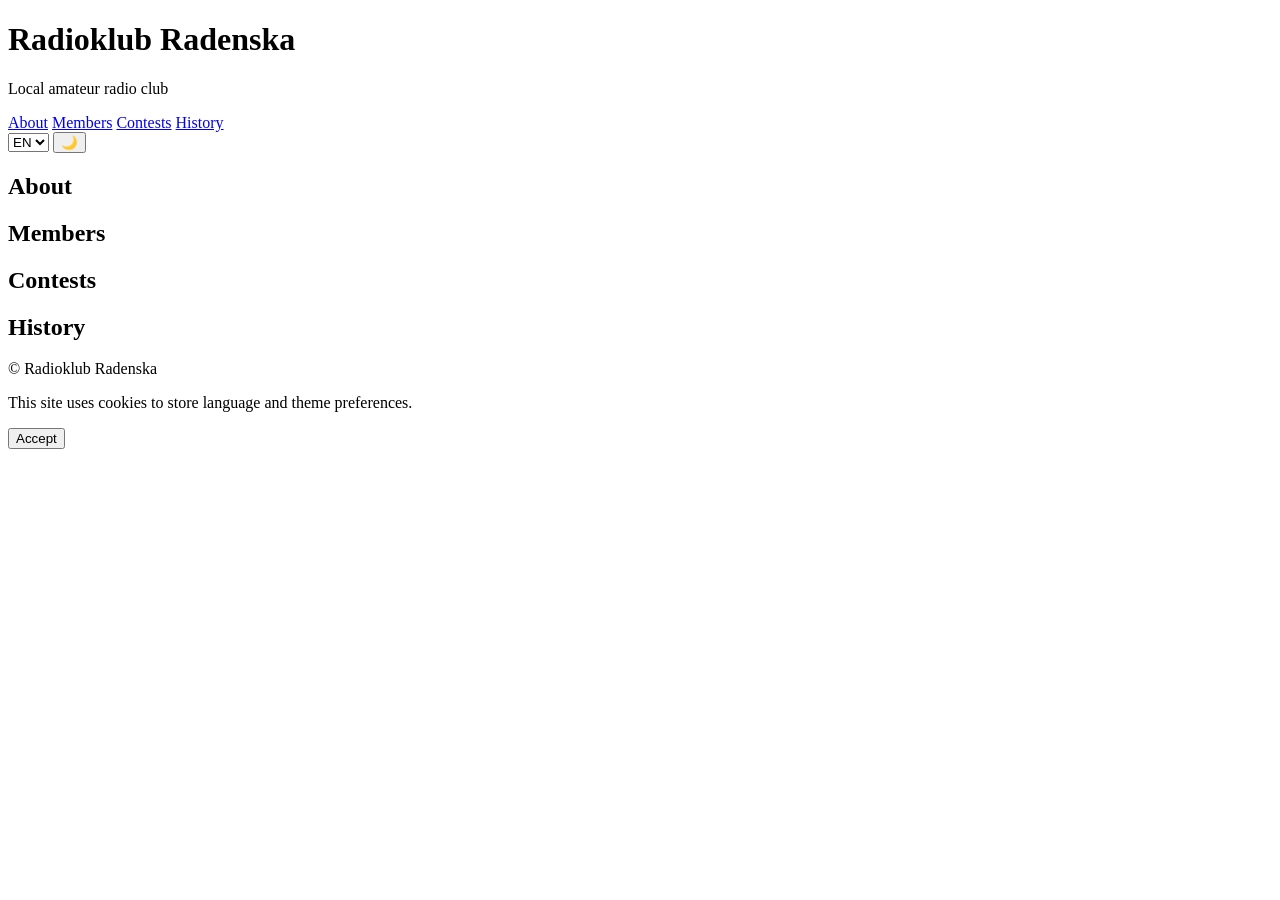
==== index.html @ d3560301 "initial commit" ====
<!-- FILE: index.html -->
<!DOCTYPE html>
<html lang="en">
<head>
<meta charset="UTF-8" />
<meta name="viewport" content="width=device-width, initial-scale=1.0" />
<title>Radioklub Radenska</title>
<link rel="stylesheet" href="styles.css" />
</head>
<body>
<header>
<h1 data-i18n="title">Radioklub Radenska</h1>
<p data-i18n="subtitle">Local amateur radio club</p>
</header>


<nav>
<div>
<a href="#about" data-i18n="nav_about">About</a>
<a href="#members" data-i18n="nav_members">Members</a>
<a href="#contests" data-i18n="nav_contests">Contests</a>
<a href="#history" data-i18n="nav_history">History</a>
</div>
<div class="controls">
<select id="langSelect">
<option value="en">EN</option>
<option value="sl">SL</option>
</select>
<button id="themeToggle">🌙</button>
</div>
</nav>


<section id="about">
<h2 data-i18n="about_title">About</h2>
<p data-i18n="about_text"></p>
</section>
<section id="members">
<h2 data-i18n="members_title">Members</h2>
<p data-i18n="members_text"></p>
</section>
<section id="contests">
<h2 data-i18n="contests_title">Contests</h2>
<p data-i18n="contests_text"></p>
</section>
<section id="history">
<h2 data-i18n="history_title">History</h2>
<p data-i18n="history_text"></p>
</section>


<footer>
&copy; <span id="year"></span> Radioklub Radenska
</footer>


<div id="cookieBanner" class="cookie-banner">
<p>This site uses cookies to store language and theme preferences.</p>
<button id="acceptCookies">Accept</button>
</div>


<script src="script.js"></script>
</body>
</html>
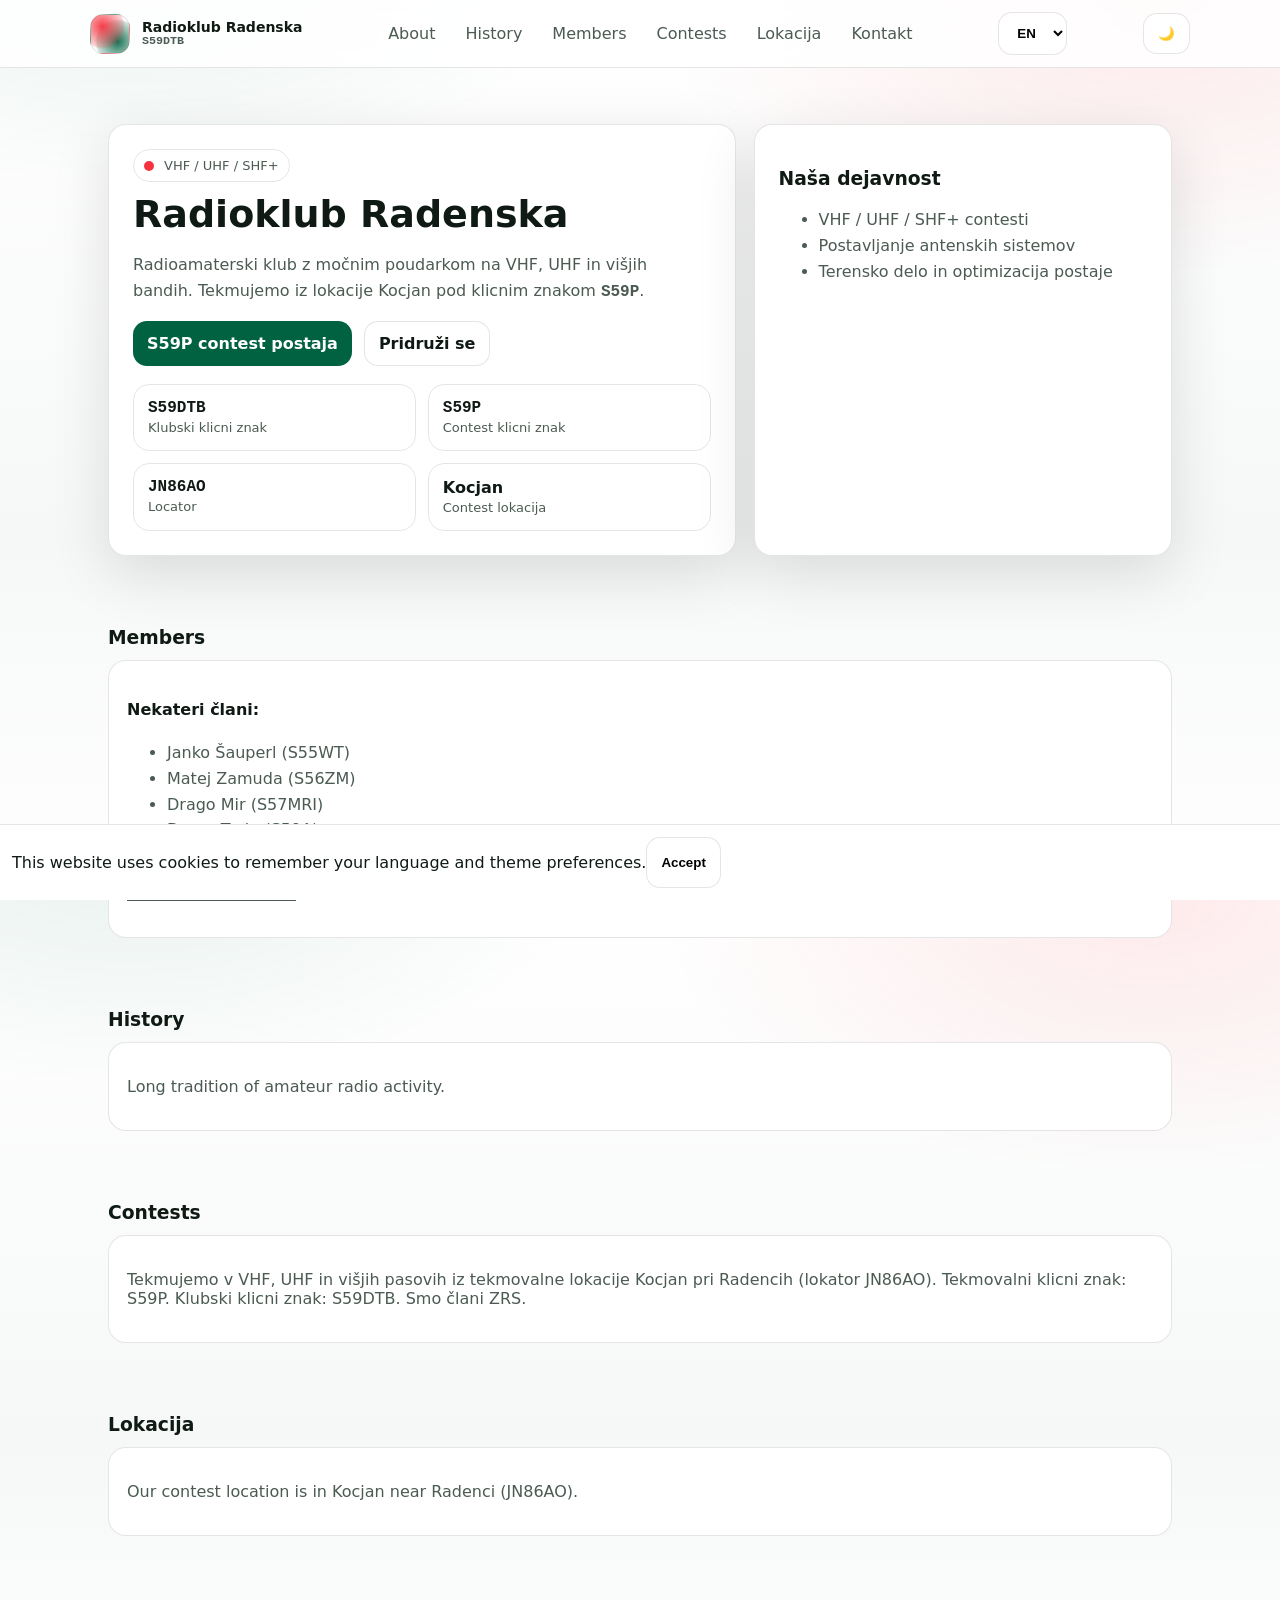
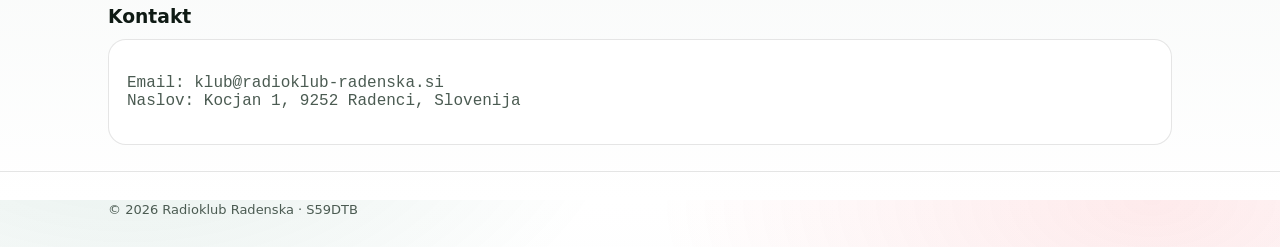
==== commit 7d44e7d5: "spremembe" ====
--- a/index.html
+++ b/index.html
@@ -1,66 +1,141 @@
-<!-- FILE: index.html -->
-<!DOCTYPE html>
-<html lang="en">
+<!doctype html>
+<html lang="sl">
 <head>
-<meta charset="UTF-8" />
-<meta name="viewport" content="width=device-width, initial-scale=1.0" />
-<title>Radioklub Radenska</title>
-<link rel="stylesheet" href="styles.css" />
+  <meta charset="utf-8">
+  <meta name="viewport" content="width=device-width,initial-scale=1">
+  <title>Radioklub Radenska – S59DTB</title>
+
+  <!-- External CSS -->
+  <link rel="stylesheet" href="style.css">
 </head>
+
 <body>
-<header>
-<h1 data-i18n="title">Radioklub Radenska</h1>
-<p data-i18n="subtitle">Local amateur radio club</p>
+<header class="nav">
+  <div class="wrap nav-inner">
+    <a class="brand" href="#">
+      <div class="logo"></div>
+      <div>
+        <h1>Radioklub Radenska <small class="mono">S59DTB</small></h1>
+      </div>
+    </a>
+    <nav class="links">
+      <a href="#about" data-i18n="nav_about">O klubu</a>
+      <a href="#history" data-i18n="nav_history">Zgodovina</a>
+      <a href="members.html" data-i18n="nav_members">Člani</a>
+      <a href="#contests" data-i18n="nav_contests">Tekmovanja</a>
+      <a href="#location">Lokacija</a>
+      <a href="#contact">Kontakt</a>
+    </nav>
+    <select id="langSelect" class="btn">
+      <option value="en">EN</option>
+      <option value="sl">SL</option>
+    </select>
+    <button id="themeToggle" class="btn">🌙</button>
+  </div>
 </header>
 
+<main>
+<section class="hero">
+  <div class="wrap hero-grid">
+    <div class="hero-card">
+      <div class="kicker"><span class="dot"></span> VHF / UHF / SHF+</div>
+      <h2>Radioklub Radenska</h2>
+      <p>
+        Radioamaterski klub z močnim poudarkom na VHF, UHF in višjih bandih.
+        Tekmujemo iz lokacije Kocjan pod klicnim znakom <b class="mono">S59P</b>.
+      </p>
+      <div class="cta">
+        <a class="btn primary" href="#contests">S59P contest postaja</a>
+        <a class="btn" href="#contact">Pridruži se</a>
+      </div>
 
-<nav>
-<div>
-<a href="#about" data-i18n="nav_about">About</a>
-<a href="#members" data-i18n="nav_members">Members</a>
-<a href="#contests" data-i18n="nav_contests">Contests</a>
-<a href="#history" data-i18n="nav_history">History</a>
-</div>
-<div class="controls">
-<select id="langSelect">
-<option value="en">EN</option>
-<option value="sl">SL</option>
-</select>
-<button id="themeToggle">🌙</button>
-</div>
-</nav>
+      <div class="stats">
+        <div class="stat"><b class="mono">S59DTB</b><span>Klubski klicni znak</span></div>
+        <div class="stat"><b class="mono">S59P</b><span>Contest klicni znak</span></div>
+        <div class="stat"><b class="mono">JN86AO</b><span>Locator</span></div>
+        <div class="stat"><b>Kocjan</b><span>Contest lokacija</span></div>
+      </div>
+    </div>
 
-
-<section id="about">
-<h2 data-i18n="about_title">About</h2>
-<p data-i18n="about_text"></p>
-</section>
-<section id="members">
-<h2 data-i18n="members_title">Members</h2>
-<p data-i18n="members_text"></p>
-</section>
-<section id="contests">
-<h2 data-i18n="contests_title">Contests</h2>
-<p data-i18n="contests_text"></p>
-</section>
-<section id="history">
-<h2 data-i18n="history_title">History</h2>
-<p data-i18n="history_text"></p>
+    <div class="hero-card">
+      <h3>Naša dejavnost</h3>
+      <ul class="list">
+        <li>VHF / UHF / SHF+ contesti</li>
+        <li>Postavljanje antenskih sistemov</li>
+        <li>Terensko delo in optimizacija postaje</li>
+      </ul>
+    </div>
+  </div>
 </section>
 
+<section id="members" class="section">
+  <div class="wrap">
+    <h3 data-i18n="members_title">Člani</h3>
+    <div class="card">
+      <h4>Nekateri člani:</h4>
+      <ul class="list">
+        <li>Janko Šauperl (S55WT)</li>
+        <li>Matej Zamuda (S56ZM)</li>
+        <li>Drago Mir (S57MRI)</li>
+        <li>Drago Turin (S59A)</li>
+        <li>Marko Dundek (S53MD)</li>
+      </ul>
+      <p data-i18n="members_link"></p>
+    </div>
+  </div>
+</section>
 
-<footer>
-&copy; <span id="year"></span> Radioklub Radenska
+<section id="history" class="section">
+  <div class="wrap">
+    <h3 data-i18n="history_title">Zgodovina</h3>
+    <div class="card">
+      <p data-i18n="history_text">Dolga tradicija radioamaterske dejavnosti.</p>
+    </div>
+  </div>
+</section>
+
+<section id="contests" class="section">
+  <div class="wrap">
+    <h3 data-i18n="contests_title">Tekmovanja</h3>
+    <div class="card">
+      <p data-i18n="contests_text">Sodelovanje na domačih in mednarodnih UKV tekmovanjih.<a href="https://slovhf.net/statistika-ukv-pokal/">Zmagovalci S5 UKV pokala: 2013 - 2025.</a></p>
+    </div>
+  </div>
+</section>
+
+<section id="location_title" class="section">
+  <div class="wrap">
+    <h3>Lokacija</h3>
+    <div class="card">
+      <p data-i18n="location_text">Naša tekmovalna lokacija je v Kocjanu pri Radencih (JN86AO).</p>
+    </div>
+  </div>
+</section>
+
+<section id="contact" class="section">
+  <div class="wrap">
+    <h3>Kontakt</h3>
+    <div class="card">
+      <p class="mono">
+        Email: klub@radioklub-radenska.si<br>
+        Naslov: Kocjan 1, 9252 Radenci, Slovenija
+      </p>
+    </div>
+  </div>
+</section>
+</main>
+
+<footer class="footer">
+  <div class="wrap">
+    © <span id="y"></span> Radioklub Radenska · S59DTB
+  </div>
 </footer>
 
-
-<div id="cookieBanner" class="cookie-banner">
-<p>This site uses cookies to store language and theme preferences.</p>
-<button id="acceptCookies">Accept</button>
+<div id="cookieBanner" style="display: none; position: fixed; bottom: 0; left: 0; right: 0; background: var(--card); border-top: 1px solid var(--line); padding: 12px; text-align: center;">
+  <p>This website uses cookies to remember your language and theme preferences.</p>
+  <button id="acceptCookies" class="btn">Accept</button>
 </div>
-
 
 <script src="script.js"></script>
 </body>
-</html>
-
+</html>
--- a/style.css
+++ b/style.css
@@ -0,0 +1,185 @@
+  :root{
+    --bg:#ffffff;
+    --surface:#f6f8f7;
+    --card:#ffffff;
+
+    --text:#0f1a14;
+    --muted:#4b5b52;
+
+    /* Radenska brand colors */
+    --primary:#006241;   /* green */
+    --accent:#F5333F;    /* heart red */
+
+    --line:rgba(0,0,0,.10);
+    --shadow: 0 18px 60px rgba(0,0,0,.12);
+    --radius:18px;
+    --max:1100px;
+
+    --body-bg-gradient1: rgba(0,98,65,.10);
+    --body-bg-gradient2: rgba(245,51,63,.10);
+    --body-bg-linear: linear-gradient(180deg, #ffffff 0%, var(--surface) 60%, #ffffff 100%);
+    --nav-bg: rgba(255,255,255,.85);
+    --hover-bg: rgba(0,0,0,.05);
+  }
+
+  *{box-sizing:border-box}
+  html,body{height:100%}
+
+  body{
+    margin:0;
+    font-family: ui-sans-serif, system-ui, -apple-system, Segoe UI, Roboto, Helvetica, Arial, "Apple Color Emoji","Segoe UI Emoji";
+    color:var(--text);
+    background:
+      radial-gradient(900px 500px at 10% -10%, var(--body-bg-gradient1), transparent 55%),
+      radial-gradient(900px 500px at 90% 0%, var(--body-bg-gradient2), transparent 55%),
+      var(--body-bg-linear);
+  }
+
+  a{color:inherit}
+  .wrap{max-width:var(--max); margin:0 auto; padding:0 18px}
+
+  /* NAV */
+  .nav{
+    position:sticky; top:0; z-index:50;
+    backdrop-filter: blur(10px);
+    background: var(--nav-bg);
+    border-bottom:1px solid var(--line);
+  }
+  .nav-inner{
+    display:flex; align-items:center; justify-content:space-between;
+    gap:14px; padding:12px 0;
+  }
+  .brand{
+    display:flex; align-items:center; gap:12px; text-decoration:none;
+  }
+  .logo{
+    width:40px; height:40px; border-radius:14px;
+    background:
+      radial-gradient(circle at 30% 30%, rgba(245,51,63,.95), rgba(245,51,63,.20) 55%, transparent 60%),
+      radial-gradient(circle at 70% 70%, rgba(0,98,65,.90), rgba(0,98,65,.18) 55%, transparent 60%);
+    border:1px solid var(--line);
+  }
+  .brand h1{
+    font-size:14px; margin:0; line-height:1.15;
+  }
+  .brand small{display:block; color:var(--muted)}
+
+  .links{display:flex; gap:10px; flex-wrap:wrap}
+  .links a{
+    text-decoration:none; color:var(--muted);
+    padding:8px 10px; border-radius:12px;
+  }
+  .links a:hover{
+    color:var(--text);
+    background: var(--hover-bg);
+  }
+
+  /* HERO */
+  .hero{padding:56px 0 26px}
+  .hero-grid{
+    display:grid; grid-template-columns:1.2fr .8fr; gap:18px;
+  }
+  @media(max-width:900px){.hero-grid{grid-template-columns:1fr}}
+
+  .hero-card{
+    background:var(--card);
+    border:1px solid var(--line);
+    border-radius:var(--radius);
+    box-shadow:var(--shadow);
+    padding:24px;
+  }
+
+  .kicker{
+    display:inline-flex; gap:10px; align-items:center;
+    font-size:13px; color:var(--muted);
+    padding:8px 10px; border-radius:999px;
+    border:1px solid var(--line);
+  }
+
+  .dot{
+    width:10px; height:10px; border-radius:999px;
+    background:var(--accent);
+  }
+
+  .hero h2{font-size:38px; margin:10px 0}
+  .hero p{color:var(--muted); line-height:1.6}
+
+  .cta{display:flex; gap:12px; flex-wrap:wrap}
+
+  .btn{
+    display:inline-flex; align-items:center; justify-content:center;
+    padding:12px 14px; border-radius:14px;
+    border:1px solid var(--line);
+    background: var(--card);
+    text-decoration:none;
+    font-weight:600;
+  }
+  .btn:hover{background:var(--surface)}
+
+  .btn.primary{
+    background:var(--primary);
+    color:#fff;
+    border:none;
+  }
+  .btn.primary:hover{filter:brightness(1.05)}
+
+  .stats{
+    display:grid; grid-template-columns:repeat(2,1fr);
+    gap:12px; margin-top:18px;
+  }
+  .stat{
+    border:1px solid var(--line);
+    border-radius:16px;
+    padding:14px;
+  }
+  .stat b{display:block}
+  .stat span{font-size:13px; color:var(--muted)}
+
+  /* SECTIONS */
+  .section{padding:26px 0}
+  .section h3{margin-bottom:12px}
+
+  .grid{
+    display:grid; grid-template-columns:repeat(3,1fr); gap:14px;
+  }
+  @media(max-width:900px){.grid{grid-template-columns:1fr}}
+
+  .card{
+    background:var(--card);
+    border:1px solid var(--line);
+    border-radius:var(--radius);
+    padding:18px;
+  }
+  .card p{color:var(--muted)}
+
+  .split{
+    display:grid; grid-template-columns:1fr 1fr; gap:14px;
+  }
+  @media(max-width:900px){.split{grid-template-columns:1fr}}
+
+  .list{color:var(--muted); line-height:1.6}
+
+  .footer{
+    padding:30px 0;
+    border-top:1px solid var(--line);
+    color:var(--muted);
+    font-size:13px;
+  }
+
+  .mono{font-family:ui-monospace, SFMono-Regular, Menlo, Consolas, monospace}
+  .note{font-size:12px; color:var(--muted)}
+
+  .dark {
+    --bg:#000000;
+    --surface:#1a1a1a;
+    --card:#2a2a2a;
+    --text:#ffffff;
+    --muted:#cccccc;
+    --line:rgba(255,255,255,.10);
+    --shadow: 0 18px 60px rgba(255,255,255,.12);
+    --body-bg-gradient1: rgba(0,98,65,.20);
+    --body-bg-gradient2: rgba(245,51,63,.20);
+    --body-bg-linear: linear-gradient(180deg, #000000 0%, var(--surface) 60%, #000000 100%);
+    --nav-bg: rgba(0,0,0,.85);
+    --hover-bg: rgba(255,255,255,.05);
+  }
